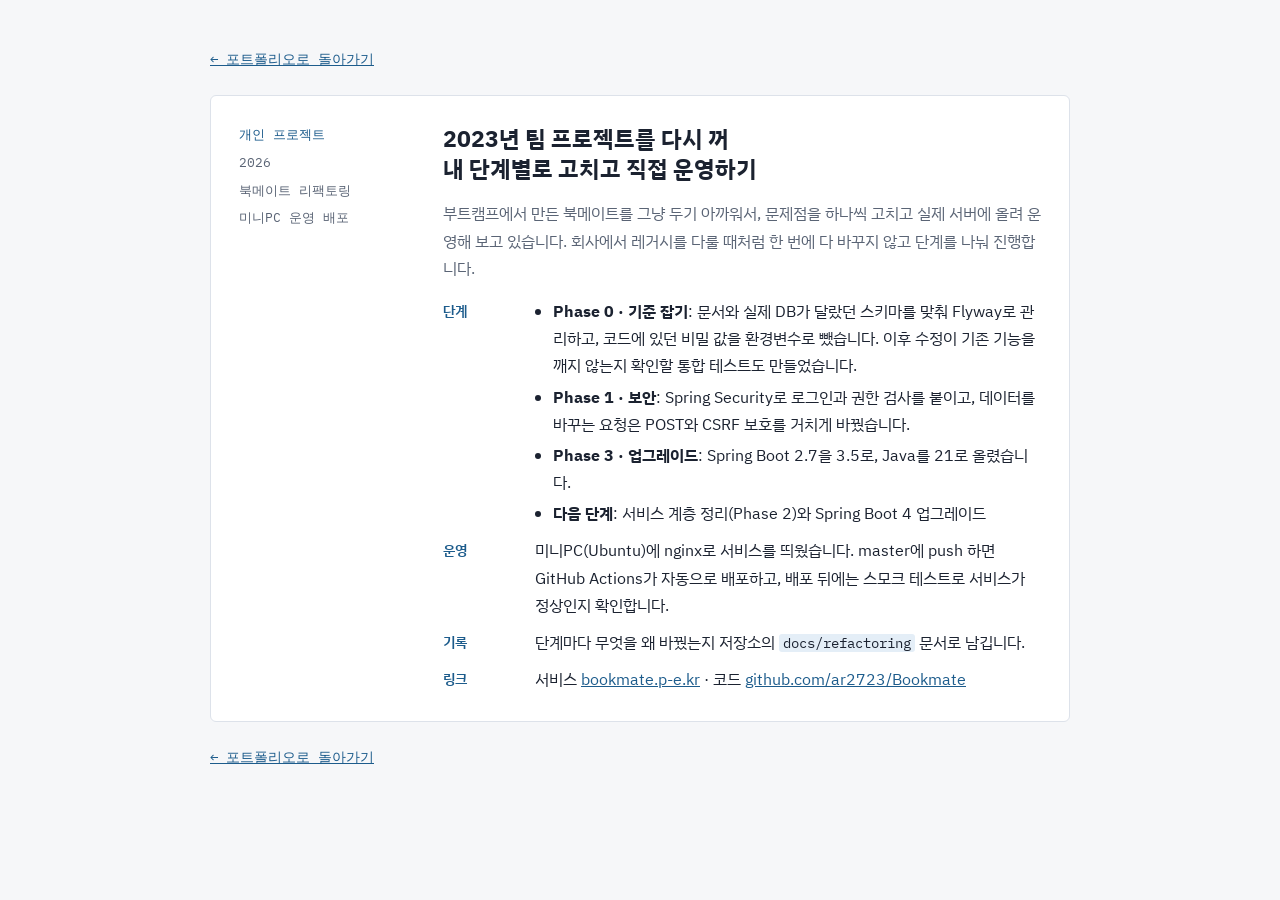
==== cases/bookmate-refactoring.html @ 2b5e0e4c "사례를 별도 페이지로 분리하고 홈에는 회사별 사례 카드 목록 배치 Co-Authored-By: Claude Opus 5.5 <noreply@anthropic.com>" ====
<!doctype html>
<html lang="ko">
<head>
<meta charset="utf-8">
<meta name="viewport" content="width=device-width, initial-scale=1, viewport-fit=cover">
<title>2023년 팀 프로젝트를 다시 꺼내 단계별로 고치고 직접 운영하기 · 정세영</title>
<meta name="description" content="2023년 팀 프로젝트를 다시 꺼내 단계별로 고치고 직접 운영하기">
<link rel="preconnect" href="https://fonts.googleapis.com">
<link rel="preconnect" href="https://fonts.gstatic.com" crossorigin>
<link rel="stylesheet" href="https://fonts.googleapis.com/css2?family=IBM+Plex+Mono:wght@400;500&family=IBM+Plex+Sans+KR:wght@400;500;600;700&display=swap">
<link rel="stylesheet" href="../styles.css">
</head>
<body class="case-page">
<div class="wrap">
  <a class="back" href="../index.html#cases">← 포트폴리오로 돌아가기</a>
    <article class="case">
      <div class="case-meta">
        <span class="tag">개인 프로젝트</span>
        <span>2026</span>
        <span>북메이트 리팩토링</span>
        <span>미니PC 운영 배포</span>
      </div>
      <div class="case-body">
        <h3>2023년 팀 프로젝트를 다시 꺼내 단계별로 고치고 직접 운영하기</h3>
        <p class="lead">부트캠프에서 만든 북메이트를 그냥 두기 아까워서, 문제점을 하나씩 고치고 실제 서버에 올려 운영해 보고 있습니다. 회사에서 레거시를 다룰 때처럼 한 번에 다 바꾸지 않고 단계를 나눠 진행합니다.</p>
        <dl class="steps">
          <dt>단계</dt>
          <dd><ul>
            <li><strong>Phase 0 · 기준 잡기</strong>: 문서와 실제 DB가 달랐던 스키마를 맞춰 Flyway로 관리하고, 코드에 있던 비밀 값을 환경변수로 뺐습니다. 이후 수정이 기존 기능을 깨지 않는지 확인할 통합 테스트도 만들었습니다.</li>
            <li><strong>Phase 1 · 보안</strong>: Spring Security로 로그인과 권한 검사를 붙이고, 데이터를 바꾸는 요청은 POST와 CSRF 보호를 거치게 바꿨습니다.</li>
            <li><strong>Phase 3 · 업그레이드</strong>: Spring Boot 2.7을 3.5로, Java를 21로 올렸습니다.</li>
            <li><strong>다음 단계</strong>: 서비스 계층 정리(Phase 2)와 Spring Boot 4 업그레이드</li>
          </ul></dd>
          <dt>운영</dt>
          <dd>미니PC(Ubuntu)에 nginx로 서비스를 띄웠습니다. master에 push 하면 GitHub Actions가 자동으로 배포하고, 배포 뒤에는 스모크 테스트로 서비스가 정상인지 확인합니다.</dd>
          <dt>기록</dt>
          <dd>단계마다 무엇을 왜 바꿨는지 저장소의 <code>docs/refactoring</code> 문서로 남깁니다.</dd>
          <dt>링크</dt>
          <dd>서비스 <a href="https://bookmate.p-e.kr">bookmate.p-e.kr</a> · 코드 <a href="https://github.com/ar2723/Bookmate">github.com/ar2723/Bookmate</a></dd>
        </dl>
      </div>
    </article>
  <a class="back" href="../index.html#cases">← 포트폴리오로 돌아가기</a>
</div>
</body>
</html>
---- styles.css ----
html { -webkit-text-size-adjust: 100%; }
body { margin: 0; }
/* Layout: 한 줄기 단일 컬럼. 사례마다 왼쪽에 배치 로그 같은 메타, 오른쪽에 상황→원인→대응→남긴 것 */
:root {
  --bg: #f6f7f9;
  --surface: #ffffff;
  --fg: #1b2230;
  --muted: #5a6475;
  --line: #dde2ea;
  --accent: #1d5c8c;
  --accent-soft: #e4eef7;
  --todo: #9a5b00;
  --todo-soft: #fbf0dc;
  --font-body: "IBM Plex Sans KR", "Apple SD Gothic Neo", "Malgun Gothic", system-ui, sans-serif;
  --font-mono: "IBM Plex Mono", ui-monospace, "Cascadia Mono", Consolas, monospace;
}
@media (prefers-color-scheme: dark) {
  :root:not([data-theme="light"]) {
    --bg: #12161d; --surface: #1a2029; --fg: #e3e8ef; --muted: #9aa5b5; --line: #2b3340;
    --accent: #7db4e0; --accent-soft: #1d2c3b; --todo: #e7b25c; --todo-soft: #2e2414;
    color-scheme: dark;
  }
}
:root[data-theme="dark"] {
  --bg: #12161d; --surface: #1a2029; --fg: #e3e8ef; --muted: #9aa5b5; --line: #2b3340;
  --accent: #7db4e0; --accent-soft: #1d2c3b; --todo: #e7b25c; --todo-soft: #2e2414;
  color-scheme: dark;
}
* { box-sizing: border-box; }
[hidden] { display: none !important; }
body {
  background: var(--bg); color: var(--fg);
  font-family: var(--font-body); font-size: 16px; line-height: 1.7;
  padding-left: max(16px, env(safe-area-inset-left, 0px));
  padding-right: max(16px, env(safe-area-inset-right, 0px));
  padding-block: 48px 72px;
}
.wrap { max-width: 860px; margin: 0 auto; display: grid; gap: 56px; }
h1, h2, h3 { text-wrap: balance; line-height: 1.3; margin: 0; }
h1 { font-size: 2.1rem; font-weight: 700; letter-spacing: -0.01em; }
h2 { font-size: 1.3rem; font-weight: 700; }
h3 { font-size: 1.12rem; font-weight: 600; }
p { margin: 0; }
.mono { font-family: var(--font-mono); font-size: 0.82rem; }
.label { font-family: var(--font-mono); font-size: 0.75rem; letter-spacing: 0.08em; text-transform: uppercase; color: var(--muted); }
.todo {
  display: inline-block; font-family: var(--font-mono); font-size: 0.72rem;
  color: var(--todo); background: var(--todo-soft); border-radius: 4px; padding: 1px 6px; margin-left: 4px;
  vertical-align: 2px; white-space: nowrap;
}

/* 머리말 */
header { display: grid; gap: 14px; }
header .role { font-size: 1.05rem; color: var(--muted); }
dl.profile { display: grid; grid-template-columns: 52px 1fr; gap: 8px 16px; margin: 4px 0 0; max-width: 62ch; }
dl.profile dt { font-weight: 600; font-size: 0.9rem; color: var(--muted); padding-top: 1px; }
dl.profile dd { margin: 0; min-width: 0; }
dl.profile ul { margin: 0; padding-left: 1.1em; }
dl.profile li + li { margin-top: 2px; }
.stack { display: flex; flex-wrap: wrap; gap: 6px; }
.chip { font-family: var(--font-mono); font-size: 0.78rem; border: 1px solid var(--line); border-radius: 4px; padding: 2px 8px; color: var(--fg); background: var(--surface); }

/* 경력 */
section { display: grid; gap: 20px; }
.timeline { display: grid; gap: 0; border-top: 1px solid var(--line); }
.tl-row { display: grid; grid-template-columns: 150px 1fr; gap: 16px; padding-block: 14px; border-bottom: 1px solid var(--line); }
.tl-row > * { min-width: 0; }
.tl-when { font-family: var(--font-mono); font-size: 0.82rem; color: var(--muted); font-variant-numeric: tabular-nums; padding-top: 2px; }
.tl-what strong { font-weight: 600; }
.tl-what p { color: var(--muted); font-size: 0.95rem; }
.tl-row.now .tl-when { color: var(--accent); }

/* 사례 */
.case { display: grid; grid-template-columns: 180px 1fr; gap: 24px; padding: 28px; background: var(--surface); border: 1px solid var(--line); border-radius: 6px; }
.case > * { min-width: 0; }
.case-meta { display: grid; gap: 6px; align-content: start; font-family: var(--font-mono); font-size: 0.8rem; color: var(--muted); font-variant-numeric: tabular-nums; }
.case-meta .tag { color: var(--accent); }
.case-body { display: grid; gap: 16px; }
.case-body > p.lead { color: var(--muted); }
dl.steps { display: grid; grid-template-columns: 76px 1fr; gap: 10px 16px; margin: 0; }
dl.steps dt { font-weight: 600; font-size: 0.9rem; color: var(--accent); padding-top: 1px; }
dl.steps dd { margin: 0; min-width: 0; }
dl.steps ul { margin: 0; padding-left: 1.1em; }
dl.steps li + li { margin-top: 4px; }
.numbers { display: flex; flex-wrap: wrap; gap: 8px 20px; padding: 12px 14px; background: var(--accent-soft); border-radius: 4px; }
.numbers div { display: grid; }
.numbers b { font-family: var(--font-mono); font-size: 1.05rem; font-weight: 500; font-variant-numeric: tabular-nums; }
.numbers span { font-size: 0.8rem; color: var(--muted); }
code { font-family: var(--font-mono); font-size: 0.86em; background: var(--accent-soft); padding: 0 4px; border-radius: 3px; }
.flows { display: grid; grid-template-columns: repeat(2, minmax(0, 1fr)); gap: 16px; margin: 0; }
.flows figure { margin: 0; display: grid; gap: 6px; min-width: 0; }
.flows a { display: block; border: 1px solid var(--line); border-radius: 4px; overflow: hidden; background: #f5f5f5; }
.flows img { display: block; width: 100%; height: auto; }
.flows figcaption { font-size: 0.82rem; color: var(--muted); }
@media (max-width: 640px) { .flows { grid-template-columns: 1fr; } }

/* 원칙 */
ol.rules { margin: 0; padding-left: 1.4em; display: grid; gap: 10px; max-width: 68ch; }
ol.rules li::marker { font-family: var(--font-mono); color: var(--accent); }
ol.rules small { display: block; color: var(--muted); font-size: 0.85rem; }

a { color: var(--accent); }
a:focus-visible { outline: 2px solid var(--accent); outline-offset: 2px; }

@media (max-width: 640px) {
  body { padding-block: 32px 56px; }
  h1 { font-size: 1.7rem; }
  .tl-row { grid-template-columns: 1fr; gap: 2px; }
  .case { grid-template-columns: 1fr; padding: 20px; gap: 14px; }
  .case-meta { grid-auto-flow: row; }
  dl.steps { grid-template-columns: 1fr; gap: 2px; }
  dl.steps dd { margin-bottom: 10px; }
}

/* 홈: 회사별 사례 카드 */
.groups { display: grid; gap: 28px; }
.group { display: grid; gap: 12px; }
.group-head { display: flex; flex-wrap: wrap; align-items: baseline; gap: 4px 10px; }
.group-head h3 { font-size: 1.05rem; }
.group-head span { font-family: var(--font-mono); font-size: 0.8rem; color: var(--muted); font-variant-numeric: tabular-nums; }
.cards { display: grid; grid-template-columns: repeat(auto-fill, minmax(250px, 1fr)); gap: 12px; }
a.card { display: grid; gap: 8px; align-content: start; padding: 18px; background: var(--surface); border: 1px solid var(--line); border-radius: 6px; color: var(--fg); text-decoration: none; transition: border-color .15s ease; }
a.card:hover { border-color: var(--accent); }
a.card:focus-visible { outline: 2px solid var(--accent); outline-offset: 2px; }
.card-meta { display: flex; flex-wrap: wrap; gap: 4px 10px; font-family: var(--font-mono); font-size: 0.76rem; color: var(--muted); font-variant-numeric: tabular-nums; }
.card-meta .tag { color: var(--accent); }
.card strong { font-size: 1rem; font-weight: 600; line-height: 1.45; text-wrap: balance; }
.card p { font-size: 0.9rem; color: var(--muted); }
.card .go { font-family: var(--font-mono); font-size: 0.78rem; color: var(--accent); }

/* 사례 상세 페이지 */
.back { font-family: var(--font-mono); font-size: 0.85rem; }
@media (prefers-reduced-motion: reduce) { a.card { transition: none; } }
.case-page .case h3 { font-size: 1.45rem; font-weight: 700; }
.case-page .wrap { gap: 24px; }
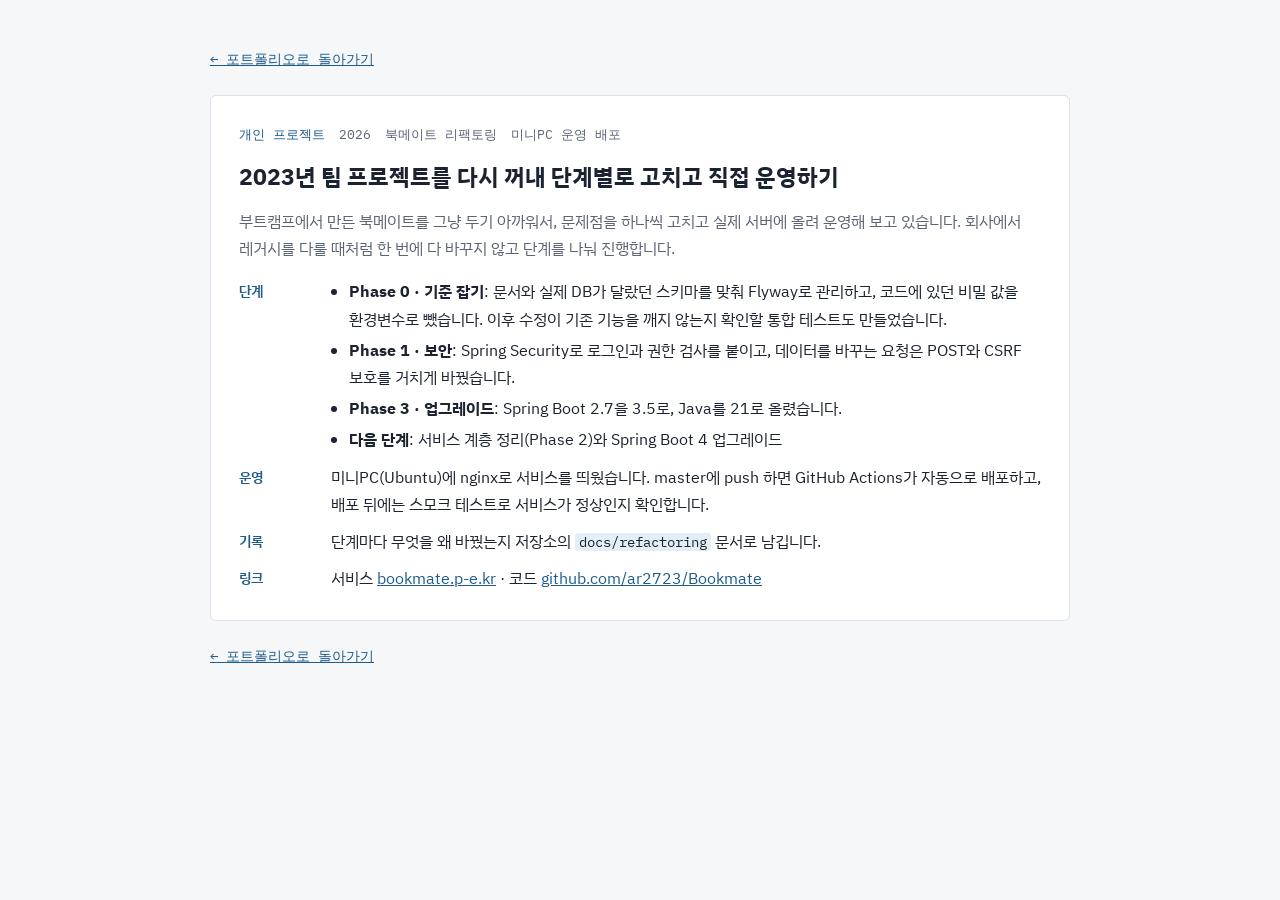
==== commit 1b7b1fd6: "CSS 캐시 갱신을 위해 스타일시트 주소에 버전 추가 Co-Authored-By: Claude Opus 5.5 <noreply@anthropic.com>" ====
--- a/cases/bookmate-refactoring.html
+++ b/cases/bookmate-refactoring.html
@@ -8,7 +8,7 @@
 <link rel="preconnect" href="https://fonts.googleapis.com">
 <link rel="preconnect" href="https://fonts.gstatic.com" crossorigin>
 <link rel="stylesheet" href="https://fonts.googleapis.com/css2?family=IBM+Plex+Mono:wght@400;500&family=IBM+Plex+Sans+KR:wght@400;500;600;700&display=swap">
-<link rel="stylesheet" href="../styles.css">
+<link rel="stylesheet" href="../styles.css?v=20261127">
 </head>
 <body class="case-page">
 <div class="wrap">
--- a/styles.css
+++ b/styles.css
@@ -133,3 +133,19 @@
 @media (prefers-reduced-motion: reduce) { a.card { transition: none; } }
 .case-page .case h3 { font-size: 1.45rem; font-weight: 700; }
 .case-page .wrap { gap: 24px; }
+.shot { margin: 0; display: grid; gap: 6px; min-width: 0; }
+.shot a { display: block; border: 1px solid var(--line); border-radius: 4px; overflow: hidden; }
+.shot img { display: block; width: 100%; height: auto; }
+.shot figcaption { font-size: 0.82rem; color: var(--muted); }
+.xml { margin: 0; display: grid; gap: 6px; min-width: 0; }
+.xml figcaption { font-size: 0.82rem; color: var(--muted); }
+.code { margin: 0; padding: 14px 16px; background: var(--bg); border: 1px solid var(--line); border-radius: 4px; overflow-x: auto; font-family: var(--font-mono); font-size: 0.76rem; line-height: 1.6; color: var(--fg); }
+.code .mask { background: var(--todo-soft); color: var(--todo); border-radius: 3px; padding: 0 4px; }
+.code .c { color: var(--muted); }
+
+/* 한국어 줄바꿈: 단어 중간(예: "운/영비")에서 끊기지 않게 어절 단위로 줄바꿈 */
+body { word-break: keep-all; overflow-wrap: break-word; }
+
+/* 상세 페이지: 카드형 2단 대신 메타를 위에 한 줄로 두고 본문을 전체 폭으로 */
+.case-page .case { grid-template-columns: 1fr; gap: 16px; }
+.case-page .case-meta { grid-auto-flow: column; justify-content: start; gap: 4px 14px; display: flex; flex-wrap: wrap; }
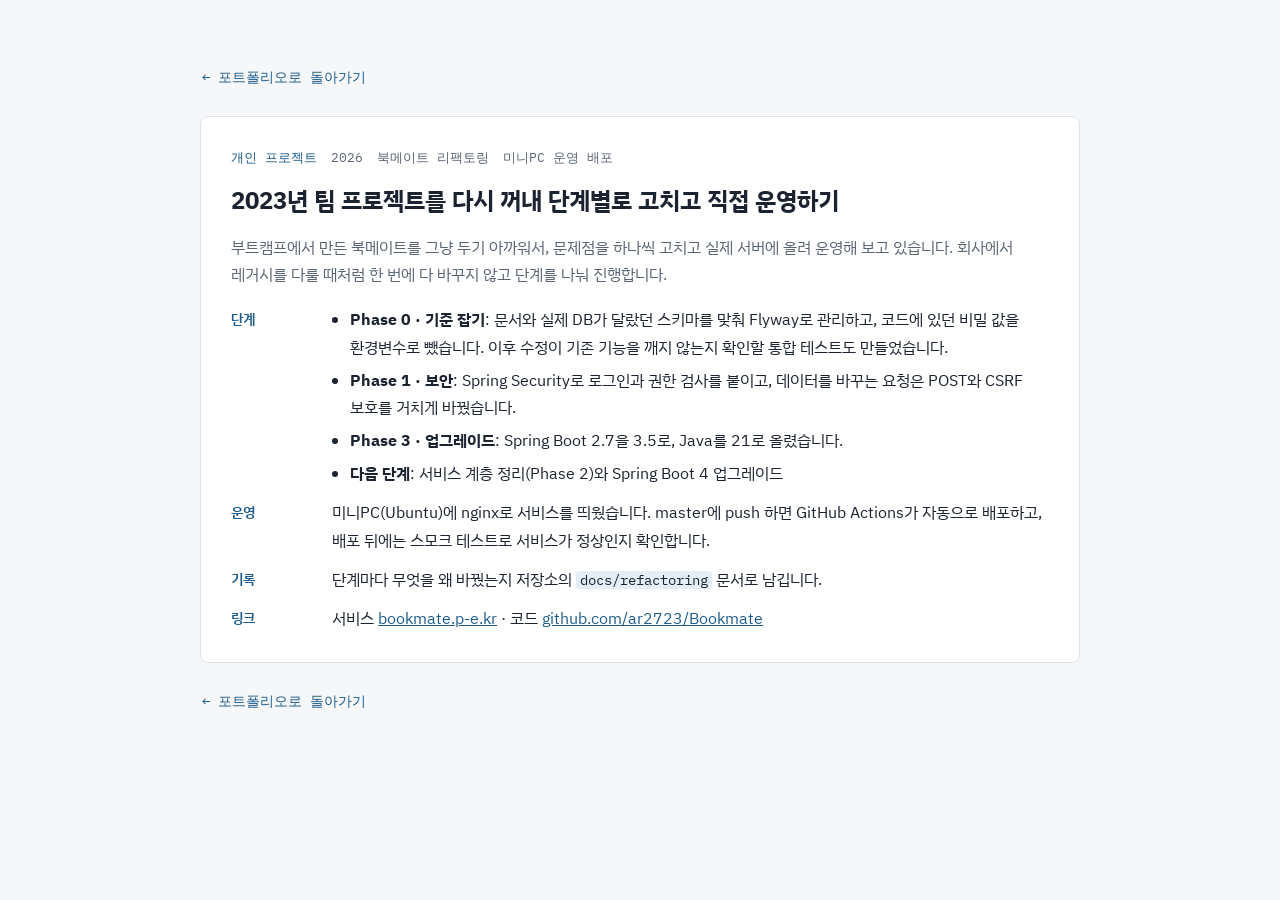
==== commit 2402b372: "휴대폰·태블릿 대응: 화면 폭별 여백·글자 크기 조정, 상세 페이지 전체 폭, 터치 영역 확대, 코드 블록 정리 Co-Authored-By: Claude Opus 5.5 <nore" ====
--- a/cases/bookmate-refactoring.html
+++ b/cases/bookmate-refactoring.html
@@ -8,7 +8,7 @@
 <link rel="preconnect" href="https://fonts.googleapis.com">
 <link rel="preconnect" href="https://fonts.gstatic.com" crossorigin>
 <link rel="stylesheet" href="https://fonts.googleapis.com/css2?family=IBM+Plex+Mono:wght@400;500&family=IBM+Plex+Sans+KR:wght@400;500;600;700&display=swap">
-<link rel="stylesheet" href="../styles.css?v=20261127">
+<link rel="stylesheet" href="../styles.css?v=20261127b">
 </head>
 <body class="case-page">
 <div class="wrap">
--- a/styles.css
+++ b/styles.css
@@ -1,6 +1,12 @@
+/* 정세영 포트폴리오 공통 스타일
+   레이아웃: 한 줄기 단일 컬럼. 화면 폭에 따라 세 단계로 조정한다.
+   - 휴대폰  : ~600px   한 단, 표·목록은 위아래로 쌓음
+   - 태블릿  : 601~1024px 카드 2열, 흐름도는 한 장씩 크게
+   - 데스크톱: 1025px~  카드 2~3열, 흐름도 2장 나란히
+   CSS를 고치면 모든 HTML의 styles.css?v= 값을 함께 올린다(브라우저 캐시). */
+
 html { -webkit-text-size-adjust: 100%; }
-body { margin: 0; }
-/* Layout: 한 줄기 단일 컬럼. 사례마다 왼쪽에 배치 로그 같은 메타, 오른쪽에 상황→원인→대응→남긴 것 */
+
 :root {
   --bg: #f6f7f9;
   --surface: #ffffff;
@@ -13,6 +19,9 @@
   --todo-soft: #fbf0dc;
   --font-body: "IBM Plex Sans KR", "Apple SD Gothic Neo", "Malgun Gothic", system-ui, sans-serif;
   --font-mono: "IBM Plex Mono", ui-monospace, "Cascadia Mono", Consolas, monospace;
+  --gutter: 16px;          /* 좌우 여백: 휴대폰 16 → 태블릿 28 → 데스크톱 32 */
+  --section-gap: 44px;     /* 큰 구역 사이 간격 */
+  --card-pad: 18px;        /* 사례 박스 안쪽 여백 */
 }
 @media (prefers-color-scheme: dark) {
   :root:not([data-theme="light"]) {
@@ -26,21 +35,35 @@
   --accent: #7db4e0; --accent-soft: #1d2c3b; --todo: #e7b25c; --todo-soft: #2e2414;
   color-scheme: dark;
 }
+@media (min-width: 601px) { :root { --gutter: 28px; --section-gap: 52px; --card-pad: 26px; } }
+@media (min-width: 1025px) { :root { --gutter: 32px; --section-gap: 56px; --card-pad: 30px; } }
+
 * { box-sizing: border-box; }
 [hidden] { display: none !important; }
+
 body {
+  margin: 0;
   background: var(--bg); color: var(--fg);
   font-family: var(--font-body); font-size: 16px; line-height: 1.7;
-  padding-left: max(16px, env(safe-area-inset-left, 0px));
-  padding-right: max(16px, env(safe-area-inset-right, 0px));
-  padding-block: 48px 72px;
-}
-.wrap { max-width: 860px; margin: 0 auto; display: grid; gap: 56px; }
+  /* 한국어 줄바꿈: 단어 중간(예: "운/영비")에서 끊기지 않게 어절 단위로 */
+  word-break: keep-all; overflow-wrap: break-word;
+  padding-left: max(var(--gutter), env(safe-area-inset-left, 0px));
+  padding-right: max(var(--gutter), env(safe-area-inset-right, 0px));
+  padding-top: calc(clamp(28px, 6vw, 56px) + env(safe-area-inset-top, 0px));
+  padding-bottom: calc(clamp(48px, 8vw, 80px) + env(safe-area-inset-bottom, 0px));
+}
+.wrap { max-width: 880px; margin: 0 auto; display: grid; gap: var(--section-gap); min-width: 0; }
+
 h1, h2, h3 { text-wrap: balance; line-height: 1.3; margin: 0; }
-h1 { font-size: 2.1rem; font-weight: 700; letter-spacing: -0.01em; }
-h2 { font-size: 1.3rem; font-weight: 700; }
+h1 { font-size: clamp(1.75rem, 1.4rem + 1.6vw, 2.2rem); font-weight: 700; letter-spacing: -0.01em; }
+h2 { font-size: clamp(1.15rem, 1.05rem + 0.5vw, 1.3rem); font-weight: 700; }
 h3 { font-size: 1.12rem; font-weight: 600; }
 p { margin: 0; }
+img { max-width: 100%; }
+
+a { color: var(--accent); }
+a:focus-visible { outline: 2px solid var(--accent); outline-offset: 2px; border-radius: 2px; }
+
 .mono { font-family: var(--font-mono); font-size: 0.82rem; }
 .label { font-family: var(--font-mono); font-size: 0.75rem; letter-spacing: 0.08em; text-transform: uppercase; color: var(--muted); }
 .todo {
@@ -48,79 +71,47 @@
   color: var(--todo); background: var(--todo-soft); border-radius: 4px; padding: 1px 6px; margin-left: 4px;
   vertical-align: 2px; white-space: nowrap;
 }
-
-/* 머리말 */
+code { font-family: var(--font-mono); font-size: 0.86em; background: var(--accent-soft); padding: 0 4px; border-radius: 3px; }
+
+/* ── 머리말 ───────────────────────────── */
 header { display: grid; gap: 14px; }
 header .role { font-size: 1.05rem; color: var(--muted); }
-dl.profile { display: grid; grid-template-columns: 52px 1fr; gap: 8px 16px; margin: 4px 0 0; max-width: 62ch; }
+dl.profile { display: grid; grid-template-columns: 3.4em 1fr; gap: 8px 14px; margin: 4px 0 0; max-width: 64ch; }
 dl.profile dt { font-weight: 600; font-size: 0.9rem; color: var(--muted); padding-top: 1px; }
 dl.profile dd { margin: 0; min-width: 0; }
 dl.profile ul { margin: 0; padding-left: 1.1em; }
-dl.profile li + li { margin-top: 2px; }
+dl.profile li + li { margin-top: 4px; }
 .stack { display: flex; flex-wrap: wrap; gap: 6px; }
-.chip { font-family: var(--font-mono); font-size: 0.78rem; border: 1px solid var(--line); border-radius: 4px; padding: 2px 8px; color: var(--fg); background: var(--surface); }
-
-/* 경력 */
-section { display: grid; gap: 20px; }
-.timeline { display: grid; gap: 0; border-top: 1px solid var(--line); }
+.chip { font-family: var(--font-mono); font-size: 0.78rem; border: 1px solid var(--line); border-radius: 4px; padding: 3px 9px; color: var(--fg); background: var(--surface); }
+
+/* ── 구역 공통 ─────────────────────────── */
+section { display: grid; gap: 20px; min-width: 0; }
+
+/* ── 경력 타임라인 ─────────────────────── */
+.timeline { display: grid; border-top: 1px solid var(--line); }
 .tl-row { display: grid; grid-template-columns: 150px 1fr; gap: 16px; padding-block: 14px; border-bottom: 1px solid var(--line); }
 .tl-row > * { min-width: 0; }
-.tl-when { font-family: var(--font-mono); font-size: 0.82rem; color: var(--muted); font-variant-numeric: tabular-nums; padding-top: 2px; }
+.tl-when { font-family: var(--font-mono); font-size: 0.82rem; color: var(--muted); font-variant-numeric: tabular-nums; padding-top: 2px; white-space: nowrap; }
 .tl-what strong { font-weight: 600; }
-.tl-what p { color: var(--muted); font-size: 0.95rem; }
+.tl-what p { color: var(--muted); font-size: 0.95rem; margin-top: 2px; }
 .tl-row.now .tl-when { color: var(--accent); }
 
-/* 사례 */
-.case { display: grid; grid-template-columns: 180px 1fr; gap: 24px; padding: 28px; background: var(--surface); border: 1px solid var(--line); border-radius: 6px; }
-.case > * { min-width: 0; }
-.case-meta { display: grid; gap: 6px; align-content: start; font-family: var(--font-mono); font-size: 0.8rem; color: var(--muted); font-variant-numeric: tabular-nums; }
-.case-meta .tag { color: var(--accent); }
-.case-body { display: grid; gap: 16px; }
-.case-body > p.lead { color: var(--muted); }
-dl.steps { display: grid; grid-template-columns: 76px 1fr; gap: 10px 16px; margin: 0; }
-dl.steps dt { font-weight: 600; font-size: 0.9rem; color: var(--accent); padding-top: 1px; }
-dl.steps dd { margin: 0; min-width: 0; }
-dl.steps ul { margin: 0; padding-left: 1.1em; }
-dl.steps li + li { margin-top: 4px; }
-.numbers { display: flex; flex-wrap: wrap; gap: 8px 20px; padding: 12px 14px; background: var(--accent-soft); border-radius: 4px; }
-.numbers div { display: grid; }
-.numbers b { font-family: var(--font-mono); font-size: 1.05rem; font-weight: 500; font-variant-numeric: tabular-nums; }
-.numbers span { font-size: 0.8rem; color: var(--muted); }
-code { font-family: var(--font-mono); font-size: 0.86em; background: var(--accent-soft); padding: 0 4px; border-radius: 3px; }
-.flows { display: grid; grid-template-columns: repeat(2, minmax(0, 1fr)); gap: 16px; margin: 0; }
-.flows figure { margin: 0; display: grid; gap: 6px; min-width: 0; }
-.flows a { display: block; border: 1px solid var(--line); border-radius: 4px; overflow: hidden; background: #f5f5f5; }
-.flows img { display: block; width: 100%; height: auto; }
-.flows figcaption { font-size: 0.82rem; color: var(--muted); }
-@media (max-width: 640px) { .flows { grid-template-columns: 1fr; } }
-
-/* 원칙 */
-ol.rules { margin: 0; padding-left: 1.4em; display: grid; gap: 10px; max-width: 68ch; }
-ol.rules li::marker { font-family: var(--font-mono); color: var(--accent); }
-ol.rules small { display: block; color: var(--muted); font-size: 0.85rem; }
-
-a { color: var(--accent); }
-a:focus-visible { outline: 2px solid var(--accent); outline-offset: 2px; }
-
-@media (max-width: 640px) {
-  body { padding-block: 32px 56px; }
-  h1 { font-size: 1.7rem; }
-  .tl-row { grid-template-columns: 1fr; gap: 2px; }
-  .case { grid-template-columns: 1fr; padding: 20px; gap: 14px; }
-  .case-meta { grid-auto-flow: row; }
-  dl.steps { grid-template-columns: 1fr; gap: 2px; }
-  dl.steps dd { margin-bottom: 10px; }
-}
-
-/* 홈: 회사별 사례 카드 */
-.groups { display: grid; gap: 28px; }
+/* ── 홈: 회사별 사례 카드 ──────────────── */
+.groups { display: grid; gap: 32px; }
 .group { display: grid; gap: 12px; }
-.group-head { display: flex; flex-wrap: wrap; align-items: baseline; gap: 4px 10px; }
+.group-head { display: flex; flex-wrap: wrap; align-items: baseline; gap: 2px 10px; }
 .group-head h3 { font-size: 1.05rem; }
 .group-head span { font-family: var(--font-mono); font-size: 0.8rem; color: var(--muted); font-variant-numeric: tabular-nums; }
-.cards { display: grid; grid-template-columns: repeat(auto-fill, minmax(250px, 1fr)); gap: 12px; }
-a.card { display: grid; gap: 8px; align-content: start; padding: 18px; background: var(--surface); border: 1px solid var(--line); border-radius: 6px; color: var(--fg); text-decoration: none; transition: border-color .15s ease; }
-a.card:hover { border-color: var(--accent); }
+.cards { display: grid; grid-template-columns: repeat(auto-fill, minmax(min(260px, 100%), 1fr)); gap: 12px; }
+a.card {
+  display: grid; gap: 8px; align-content: start; min-height: 44px;
+  padding: 18px; background: var(--surface); border: 1px solid var(--line); border-radius: 8px;
+  color: var(--fg); text-decoration: none;
+  transition: border-color .15s ease, transform .15s ease;
+  -webkit-tap-highlight-color: transparent;
+}
+a.card:active { transform: scale(0.99); border-color: var(--accent); }
+@media (hover: hover) { a.card:hover { border-color: var(--accent); } }
 a.card:focus-visible { outline: 2px solid var(--accent); outline-offset: 2px; }
 .card-meta { display: flex; flex-wrap: wrap; gap: 4px 10px; font-family: var(--font-mono); font-size: 0.76rem; color: var(--muted); font-variant-numeric: tabular-nums; }
 .card-meta .tag { color: var(--accent); }
@@ -128,24 +119,101 @@
 .card p { font-size: 0.9rem; color: var(--muted); }
 .card .go { font-family: var(--font-mono); font-size: 0.78rem; color: var(--accent); }
 
-/* 사례 상세 페이지 */
-.back { font-family: var(--font-mono); font-size: 0.85rem; }
-@media (prefers-reduced-motion: reduce) { a.card { transition: none; } }
-.case-page .case h3 { font-size: 1.45rem; font-weight: 700; }
-.case-page .wrap { gap: 24px; }
-.shot { margin: 0; display: grid; gap: 6px; min-width: 0; }
-.shot a { display: block; border: 1px solid var(--line); border-radius: 4px; overflow: hidden; }
-.shot img { display: block; width: 100%; height: auto; }
-.shot figcaption { font-size: 0.82rem; color: var(--muted); }
-.xml { margin: 0; display: grid; gap: 6px; min-width: 0; }
-.xml figcaption { font-size: 0.82rem; color: var(--muted); }
-.code { margin: 0; padding: 14px 16px; background: var(--bg); border: 1px solid var(--line); border-radius: 4px; overflow-x: auto; font-family: var(--font-mono); font-size: 0.76rem; line-height: 1.6; color: var(--fg); }
+/* ── 사례 본문(상세 페이지) ────────────── */
+.case {
+  display: grid; grid-template-columns: 1fr; gap: 16px;
+  padding: var(--card-pad); background: var(--surface); border: 1px solid var(--line); border-radius: 8px;
+  min-width: 0;
+}
+.case > * { min-width: 0; }
+.case-meta {
+  display: flex; flex-wrap: wrap; gap: 4px 14px;
+  font-family: var(--font-mono); font-size: 0.8rem; color: var(--muted); font-variant-numeric: tabular-nums;
+}
+.case-meta .tag { color: var(--accent); }
+.case-body { display: grid; gap: 18px; min-width: 0; }
+.case-body > * { min-width: 0; }
+.case-body h3 { font-size: clamp(1.3rem, 1.1rem + 1vw, 1.5rem); font-weight: 700; }
+.case-body > p.lead { color: var(--muted); }
+dl.steps { display: grid; grid-template-columns: 5.2em 1fr; gap: 12px 18px; margin: 0; }
+dl.steps dt { font-weight: 600; font-size: 0.9rem; color: var(--accent); padding-top: 1px; }
+dl.steps dd { margin: 0; min-width: 0; }
+dl.steps ul { margin: 0; padding-left: 1.1em; }
+dl.steps li + li { margin-top: 6px; }
+.numbers { display: flex; flex-wrap: wrap; gap: 10px 24px; padding: 12px 14px; background: var(--accent-soft); border-radius: 6px; }
+.numbers div { display: grid; }
+.numbers b { font-family: var(--font-mono); font-size: 1.05rem; font-weight: 500; font-variant-numeric: tabular-nums; }
+.numbers span { font-size: 0.8rem; color: var(--muted); }
+
+/* 그림: 흐름도 묶음(.flows)과 단독 그림(.shot) — 누르면 원본 크기로 열림 */
+.flows { display: grid; grid-template-columns: repeat(2, minmax(0, 1fr)); gap: 16px; margin: 0; }
+.flows figure, .shot, .xml { margin: 0; display: grid; gap: 6px; min-width: 0; }
+.flows a, .shot a { display: block; border: 1px solid var(--line); border-radius: 6px; overflow: hidden; }
+.flows a { background: #f5f5f5; }
+.flows img, .shot img { display: block; width: 100%; height: auto; }
+.flows figcaption, .shot figcaption, .xml figcaption { font-size: 0.82rem; color: var(--muted); }
+
+/* 코드 블록: 줄을 접지 않고 가로로 밀어서 봄 */
+.code {
+  margin: 0; padding: 14px 16px; max-width: 100%;
+  background: var(--bg); border: 1px solid var(--line); border-radius: 6px;
+  overflow-x: auto; -webkit-overflow-scrolling: touch; overscroll-behavior-x: contain;
+  font-family: var(--font-mono); font-size: 0.76rem; line-height: 1.6; color: var(--fg);
+  word-break: normal; overflow-wrap: normal; tab-size: 2;
+}
+.code code { background: none; padding: 0; font-size: inherit; border-radius: 0; }
 .code .mask { background: var(--todo-soft); color: var(--todo); border-radius: 3px; padding: 0 4px; }
 .code .c { color: var(--muted); }
 
-/* 한국어 줄바꿈: 단어 중간(예: "운/영비")에서 끊기지 않게 어절 단위로 줄바꿈 */
-body { word-break: keep-all; overflow-wrap: break-word; }
-
-/* 상세 페이지: 카드형 2단 대신 메타를 위에 한 줄로 두고 본문을 전체 폭으로 */
-.case-page .case { grid-template-columns: 1fr; gap: 16px; }
-.case-page .case-meta { grid-auto-flow: column; justify-content: start; gap: 4px 14px; display: flex; flex-wrap: wrap; }
+/* 돌아가기 링크: 손가락으로 누르기 쉽게 터치 영역을 넉넉히 */
+.back {
+  justify-self: start; display: inline-flex; align-items: center; min-height: 44px;
+  padding: 8px 2px; font-family: var(--font-mono); font-size: 0.85rem; text-decoration: none;
+}
+.back:hover { text-decoration: underline; }
+.case-page .wrap { gap: 16px; }
+
+/* 숨겨 둔 운영 원칙 섹션 */
+ol.rules { margin: 0; padding-left: 1.4em; display: grid; gap: 10px; max-width: 68ch; }
+ol.rules li::marker { font-family: var(--font-mono); color: var(--accent); }
+ol.rules small { display: block; color: var(--muted); font-size: 0.85rem; }
+
+/* ── 태블릿 이하(세로 태블릿 포함): 흐름도는 한 장씩 크게 ── */
+@media (max-width: 820px) {
+  .flows { grid-template-columns: 1fr; }
+  .flows figure { max-width: 640px; }
+}
+
+/* ── 휴대폰 ─────────────────────────────── */
+@media (max-width: 600px) {
+  header { gap: 12px; }
+  dl.profile { grid-template-columns: 1fr; gap: 2px; }
+  dl.profile dt { margin-top: 8px; font-size: 0.82rem; }
+  dl.profile dt:first-child { margin-top: 0; }
+
+  .tl-row { grid-template-columns: 1fr; gap: 2px; padding-block: 12px; }
+
+  .groups { gap: 26px; }
+  a.card { padding: 16px; }
+
+  /* 상세 페이지는 박스를 걷어 내고 화면 폭을 본문에 모두 쓴다 */
+  .case-page .case { padding: 0; background: none; border: 0; border-radius: 0; }
+  .case-page .case-meta { padding-bottom: 12px; border-bottom: 1px solid var(--line); }
+  .case-body { gap: 16px; }
+  dl.steps { grid-template-columns: 1fr; gap: 4px; }
+  dl.steps dd + dt { margin-top: 12px; }
+  .numbers { gap: 8px 18px; }
+  .numbers b { font-size: 1rem; }
+  .code { font-size: 0.72rem; padding: 12px; }
+}
+
+/* ── 아주 좁은 화면(320px대) ─────────────── */
+@media (max-width: 360px) {
+  body { font-size: 15px; }
+  .chip { font-size: 0.74rem; }
+}
+
+@media (prefers-reduced-motion: reduce) {
+  a.card { transition: none; }
+  a.card:active { transform: none; }
+}
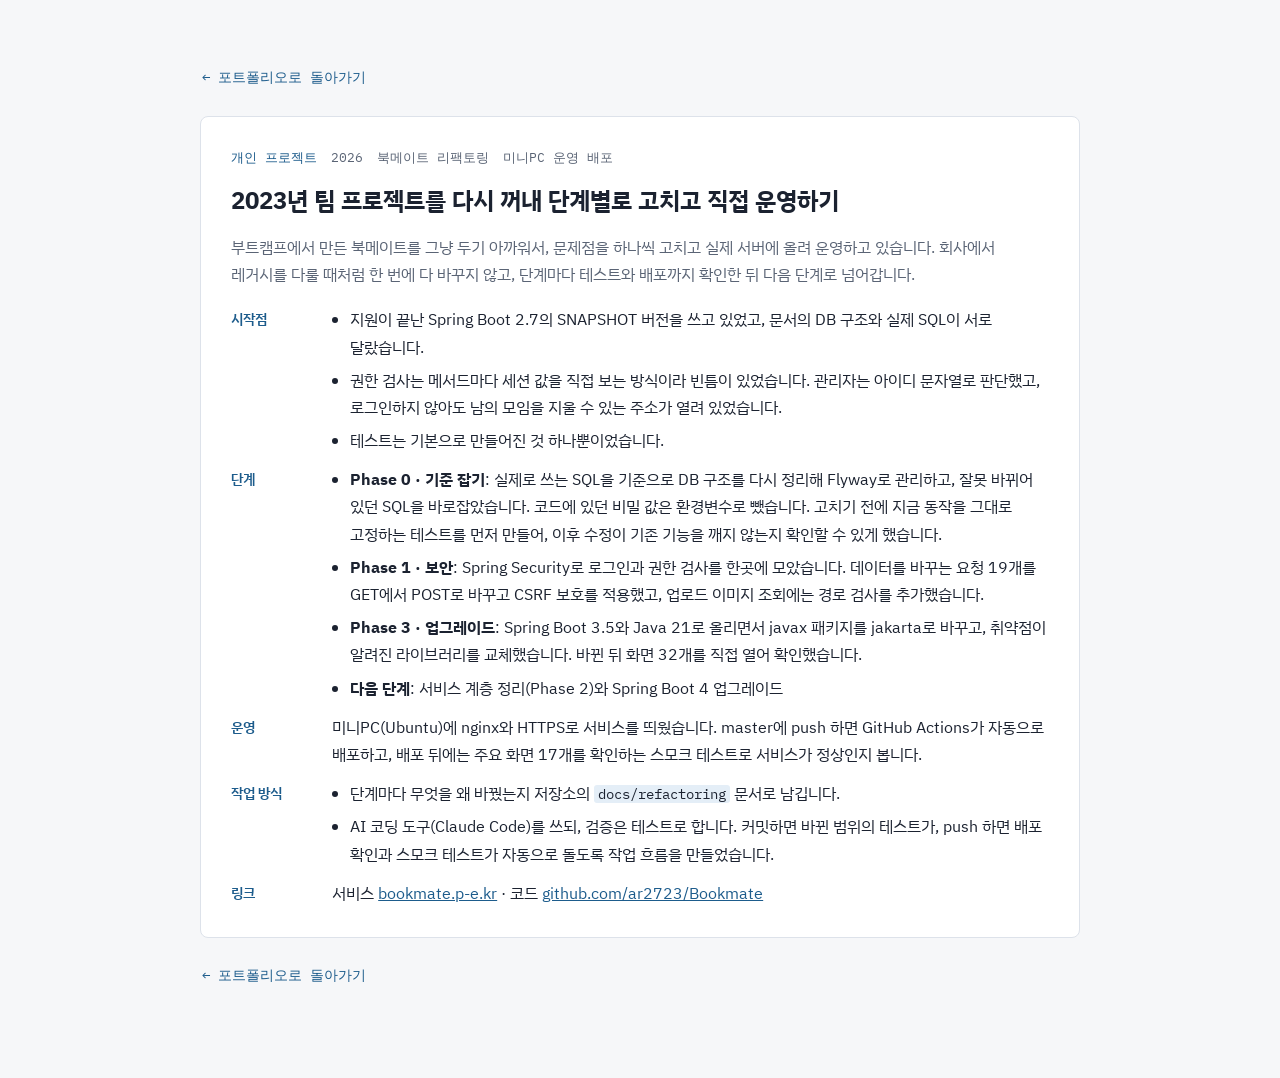
==== commit 32ae2359: "북메이트 사례를 시작점·단계별 결과·작업 방식 중심으로 다듬음 Co-Authored-By: Claude Opus 5.5 <noreply@anthropic.com>" ====
--- a/cases/bookmate-refactoring.html
+++ b/cases/bookmate-refactoring.html
@@ -8,7 +8,7 @@
 <link rel="preconnect" href="https://fonts.googleapis.com">
 <link rel="preconnect" href="https://fonts.gstatic.com" crossorigin>
 <link rel="stylesheet" href="https://fonts.googleapis.com/css2?family=IBM+Plex+Mono:wght@400;500&family=IBM+Plex+Sans+KR:wght@400;500;600;700&display=swap">
-<link rel="stylesheet" href="../styles.css?v=20261127b">
+<link rel="stylesheet" href="../styles.css?v=20261127d">
 </head>
 <body class="case-page">
 <div class="wrap">
@@ -22,19 +22,28 @@
       </div>
       <div class="case-body">
         <h3>2023년 팀 프로젝트를 다시 꺼내 단계별로 고치고 직접 운영하기</h3>
-        <p class="lead">부트캠프에서 만든 북메이트를 그냥 두기 아까워서, 문제점을 하나씩 고치고 실제 서버에 올려 운영해 보고 있습니다. 회사에서 레거시를 다룰 때처럼 한 번에 다 바꾸지 않고 단계를 나눠 진행합니다.</p>
+        <p class="lead">부트캠프에서 만든 북메이트를 그냥 두기 아까워서, 문제점을 하나씩 고치고 실제 서버에 올려 운영하고 있습니다. 회사에서 레거시를 다룰 때처럼 한 번에 다 바꾸지 않고, 단계마다 테스트와 배포까지 확인한 뒤 다음 단계로 넘어갑니다.</p>
         <dl class="steps">
+          <dt>시작점</dt>
+          <dd><ul>
+            <li>지원이 끝난 Spring Boot 2.7의 SNAPSHOT 버전을 쓰고 있었고, 문서의 DB 구조와 실제 SQL이 서로 달랐습니다.</li>
+            <li>권한 검사는 메서드마다 세션 값을 직접 보는 방식이라 빈틈이 있었습니다. 관리자는 아이디 문자열로 판단했고, 로그인하지 않아도 남의 모임을 지울 수 있는 주소가 열려 있었습니다.</li>
+            <li>테스트는 기본으로 만들어진 것 하나뿐이었습니다.</li>
+          </ul></dd>
           <dt>단계</dt>
           <dd><ul>
-            <li><strong>Phase 0 · 기준 잡기</strong>: 문서와 실제 DB가 달랐던 스키마를 맞춰 Flyway로 관리하고, 코드에 있던 비밀 값을 환경변수로 뺐습니다. 이후 수정이 기존 기능을 깨지 않는지 확인할 통합 테스트도 만들었습니다.</li>
-            <li><strong>Phase 1 · 보안</strong>: Spring Security로 로그인과 권한 검사를 붙이고, 데이터를 바꾸는 요청은 POST와 CSRF 보호를 거치게 바꿨습니다.</li>
-            <li><strong>Phase 3 · 업그레이드</strong>: Spring Boot 2.7을 3.5로, Java를 21로 올렸습니다.</li>
+            <li><strong>Phase 0 · 기준 잡기</strong>: 실제로 쓰는 SQL을 기준으로 DB 구조를 다시 정리해 Flyway로 관리하고, 잘못 바뀌어 있던 SQL을 바로잡았습니다. 코드에 있던 비밀 값은 환경변수로 뺐습니다. 고치기 전에 지금 동작을 그대로 고정하는 테스트를 먼저 만들어, 이후 수정이 기존 기능을 깨지 않는지 확인할 수 있게 했습니다.</li>
+            <li><strong>Phase 1 · 보안</strong>: Spring Security로 로그인과 권한 검사를 한곳에 모았습니다. 데이터를 바꾸는 요청 19개를 GET에서 POST로 바꾸고 CSRF 보호를 적용했고, 업로드 이미지 조회에는 경로 검사를 추가했습니다.</li>
+            <li><strong>Phase 3 · 업그레이드</strong>: Spring Boot 3.5와 Java 21로 올리면서 javax 패키지를 jakarta로 바꾸고, 취약점이 알려진 라이브러리를 교체했습니다. 바뀐 뒤 화면 32개를 직접 열어 확인했습니다.</li>
             <li><strong>다음 단계</strong>: 서비스 계층 정리(Phase 2)와 Spring Boot 4 업그레이드</li>
           </ul></dd>
           <dt>운영</dt>
-          <dd>미니PC(Ubuntu)에 nginx로 서비스를 띄웠습니다. master에 push 하면 GitHub Actions가 자동으로 배포하고, 배포 뒤에는 스모크 테스트로 서비스가 정상인지 확인합니다.</dd>
-          <dt>기록</dt>
-          <dd>단계마다 무엇을 왜 바꿨는지 저장소의 <code>docs/refactoring</code> 문서로 남깁니다.</dd>
+          <dd>미니PC(Ubuntu)에 nginx와 HTTPS로 서비스를 띄웠습니다. master에 push 하면 GitHub Actions가 자동으로 배포하고, 배포 뒤에는 주요 화면 17개를 확인하는 스모크 테스트로 서비스가 정상인지 봅니다.</dd>
+          <dt>작업 방식</dt>
+          <dd><ul>
+            <li>단계마다 무엇을 왜 바꿨는지 저장소의 <code>docs/refactoring</code> 문서로 남깁니다.</li>
+            <li>AI 코딩 도구(Claude Code)를 쓰되, 검증은 테스트로 합니다. 커밋하면 바뀐 범위의 테스트가, push 하면 배포 확인과 스모크 테스트가 자동으로 돌도록 작업 흐름을 만들었습니다.</li>
+          </ul></dd>
           <dt>링크</dt>
           <dd>서비스 <a href="https://bookmate.p-e.kr">bookmate.p-e.kr</a> · 코드 <a href="https://github.com/ar2723/Bookmate">github.com/ar2723/Bookmate</a></dd>
         </dl>
--- a/styles.css
+++ b/styles.css
@@ -217,3 +217,42 @@
   a.card { transition: none; }
   a.card:active { transform: none; }
 }
+
+/* ── 홈 목차(사이드바) ─────────────────────
+   1100px 이상: 왼쪽에 고정 사이드바(약력·경력·주요 경험 + 회사별 사례 목록)
+   그보다 좁은 화면: 위쪽에 붙는 메뉴 한 줄(약력·경력·주요 경험)만 */
+.side {
+  position: sticky; top: env(safe-area-inset-top, 0px); z-index: 5;
+  max-width: 880px; margin: 0 auto 28px;
+  padding-block: 10px; background: var(--bg); border-bottom: 1px solid var(--line);
+}
+.side ul { list-style: none; margin: 0; padding: 0; }
+.side a { color: var(--muted); text-decoration: none; }
+.side a:hover, .side a[aria-current="true"] { color: var(--accent); }
+.side-name, .side-cases { display: none; }
+.side-top { display: flex; flex-wrap: wrap; gap: 4px 18px; }
+.side-top a { display: inline-flex; align-items: center; min-height: 36px; font-size: 0.92rem; font-weight: 600; }
+.side-top a[aria-current="true"] { box-shadow: inset 0 -2px 0 var(--accent); }
+[id] { scroll-margin-top: 72px; }
+
+@media (min-width: 1100px) {
+  .layout { display: grid; grid-template-columns: 220px minmax(0, 880px); gap: 56px; justify-content: center; align-items: start; }
+  .layout > .wrap { margin: 0; }
+  .side {
+    top: calc(32px + env(safe-area-inset-top, 0px)); margin: 0; padding: 0; background: none; border: 0;
+    max-height: calc(100vh - 64px); overflow-y: auto; display: grid; gap: 18px;
+  }
+  .side-name { display: block; font-size: 1.2rem; font-weight: 700; color: var(--fg); }
+  .side-top { display: grid; gap: 2px; }
+  .side-top a { min-height: 32px; font-size: 0.95rem; }
+  .side-top a[aria-current="true"] { box-shadow: inset 2px 0 0 var(--accent); padding-left: 10px; }
+  .side-cases { display: grid; gap: 6px; padding-top: 14px; border-top: 1px solid var(--line); }
+  .side-cases summary { cursor: pointer; list-style: none; display: flex; align-items: center; gap: 6px; min-height: 30px; font-size: 0.86rem; font-weight: 600; color: var(--fg); }
+  .side-cases summary::-webkit-details-marker { display: none; }
+  .side-cases summary::before { content: "▸"; font-size: 0.7rem; color: var(--muted); transition: transform .15s ease; }
+  .side-cases details[open] > summary::before { transform: rotate(90deg); }
+  .side-cases summary:hover { color: var(--accent); }
+  .side-cases details ul { display: grid; gap: 2px; margin: 2px 0 6px 5px; padding-left: 12px; border-left: 1px solid var(--line); }
+  .side-cases details a { display: block; padding: 3px 0; font-size: 0.82rem; line-height: 1.45; }
+  [id] { scroll-margin-top: 24px; }
+}
